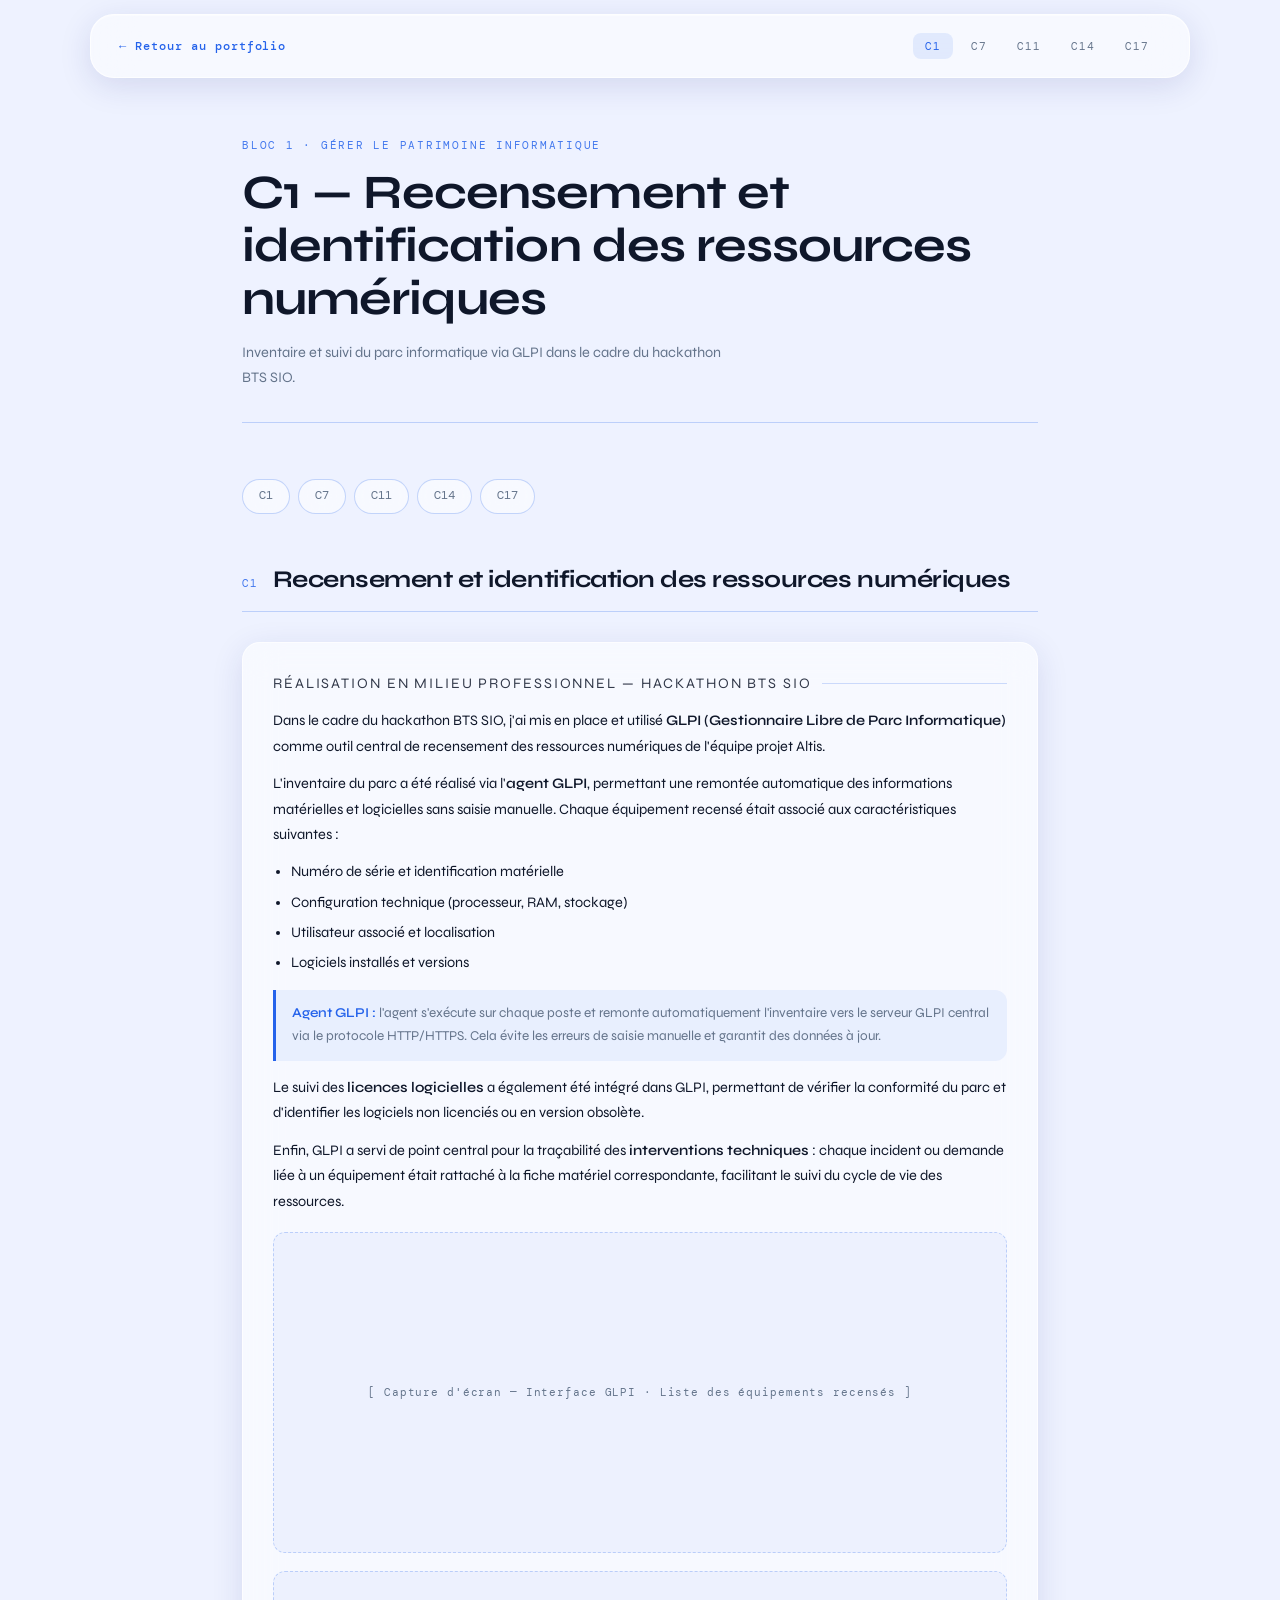
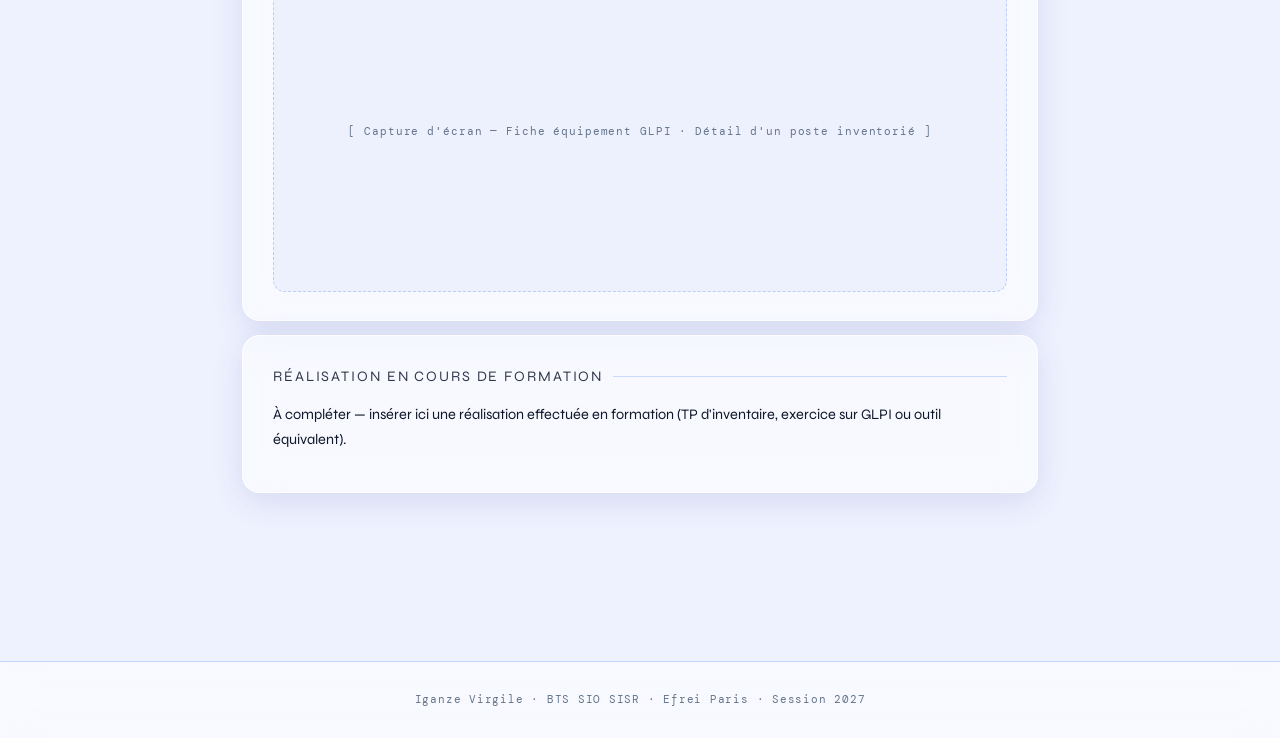
==== bloc_de_competences/c1-recensement.html @ 9914a4fe "Init portfolio_v2" ====
<!DOCTYPE html>
<html lang="fr">
<head>
  <script async src="https://www.googletagmanager.com/gtag/js?id=G-Q4C27G56E1"></script>
  <script>
    window.dataLayer = window.dataLayer || [];
    function gtag(){dataLayer.push(arguments);}
    gtag('js', new Date());
    gtag('config', 'G-Q4C27G56E1');
  </script>
  <meta charset="UTF-8" />
  <meta name="viewport" content="width=device-width, initial-scale=1.0" />
  <title>C1 — Recensement des ressources · Portfolio BTS SIO</title>
  <link rel="stylesheet" href="../style.css" />
</head>
<body>

  <nav class="nav">
    <a href="../index.html" class="nav-brand">← Retour au portfolio</a>
    <ul class="nav-links">
      <li><a href="c1-recensement.html" class="active">C1</a></li>
      <li><a href="c7-collecte-demandes.html">C7</a></li>
      <li><a href="c11-referencement.html">C11</a></li>
      <li><a href="c14-planification.html">C14</a></li>
      <li><a href="c17-deploiement.html">C17</a></li>
    </ul>
  </nav>

  <div class="page-wrapper">

    <header class="page-header">
      <p class="eyebrow">Bloc 1 · Gérer le patrimoine informatique</p>
      <h1>C1 — Recensement et identification des ressources numériques</h1>
      <p class="subtitle">Inventaire et suivi du parc informatique via GLPI dans le cadre du hackathon BTS SIO.</p>
    </header>

    <nav class="comp-nav" aria-label="Navigation compétences">
      <a class="comp-pill" href="c1-recensement.html">C1</a>
      <a class="comp-pill" href="c7-collecte-demandes.html">C7</a>
      <a class="comp-pill" href="c11-referencement.html">C11</a>
      <a class="comp-pill" href="c14-planification.html">C14</a>
      <a class="comp-pill" href="c17-deploiement.html">C17</a>
    </nav>

    <article class="comp-article" id="c1">
      <div class="comp-head">
        <span class="comp-id">C1</span>
        <h2>Recensement et identification des ressources numériques</h2>
      </div>

      <div class="real-block">
        <p class="real-label">Réalisation en milieu professionnel — Hackathon BTS SIO</p>

        <p>Dans le cadre du hackathon BTS SIO, j'ai mis en place et utilisé <strong>GLPI (Gestionnaire Libre de Parc Informatique)</strong> comme outil central de recensement des ressources numériques de l'équipe projet Altis.</p>

        <p>L'inventaire du parc a été réalisé via l'<strong>agent GLPI</strong>, permettant une remontée automatique des informations matérielles et logicielles sans saisie manuelle. Chaque équipement recensé était associé aux caractéristiques suivantes :</p>

        <ul>
          <li>Numéro de série et identification matérielle</li>
          <li>Configuration technique (processeur, RAM, stockage)</li>
          <li>Utilisateur associé et localisation</li>
          <li>Logiciels installés et versions</li>
        </ul>

        <div class="tech-note">
          <strong>Agent GLPI :</strong> l'agent s'exécute sur chaque poste et remonte automatiquement l'inventaire vers le serveur GLPI central via le protocole HTTP/HTTPS. Cela évite les erreurs de saisie manuelle et garantit des données à jour.
        </div>

        <p>Le suivi des <strong>licences logicielles</strong> a également été intégré dans GLPI, permettant de vérifier la conformité du parc et d'identifier les logiciels non licenciés ou en version obsolète.</p>

        <p>Enfin, GLPI a servi de point central pour la traçabilité des <strong>interventions techniques</strong> : chaque incident ou demande liée à un équipement était rattaché à la fiche matériel correspondante, facilitant le suivi du cycle de vie des ressources.</p>

        <!-- Insérer ici une capture d'écran de l'interface GLPI (liste des équipements, fiche matériel) -->
        <div class="img-placeholder">[ Capture d'écran — Interface GLPI · Liste des équipements recensés ]</div>
        <div class="img-placeholder">[ Capture d'écran — Fiche équipement GLPI · Détail d'un poste inventorié ]</div>
      </div>

      <div class="real-block">
        <p class="real-label">Réalisation en cours de formation</p>
        <!-- À compléter avec une réalisation issue des cours (TP, projet pédagogique) -->
        <p>À compléter — insérer ici une réalisation effectuée en formation (TP d'inventaire, exercice sur GLPI ou outil équivalent).</p>
      </div>

    </article>

  </div>

  <footer class="site-footer">
    Iganze Virgile · BTS SIO SISR · Efrei Paris · Session 2027
  </footer>

</body>
</html>
---- style.css ----
@import url('https://fonts.googleapis.com/css2?family=Syne:wght@400;500;600;700;800&family=DM+Mono:wght@400;500&family=Instrument+Serif:ital@0;1&display=swap');

/* ══════════════════════════════════════════
   VARIABLES
══════════════════════════════════════════ */
:root {
  /* Palette */
  --primary:        #2563EB;
  --primary-light:  #3B82F6;
  --primary-dark:   #1E40AF;
  --accent:         #60A5FA;

  --bg:             #EEF2FF;
  --bg-deep:        #DDE6FF;
  --surface:        rgba(255, 255, 255, 0.55);
  --surface-hover:  rgba(255, 255, 255, 0.75);
  --text:           #0F172A;
  --text-muted:     #64748B;
  --border:         rgba(255, 255, 255, 0.65);
  --border-strong:  rgba(37, 99, 235, 0.25);

  /* Glass */
  --glass-blur:     blur(18px);
  --glass-shadow:   0 8px 32px rgba(31, 38, 135, 0.12);
  --glass-shadow-lg:0 20px 48px rgba(31, 38, 135, 0.18);

  /* Typo */
  --f-display:  'Syne', system-ui, sans-serif;
  --f-serif:    'Instrument Serif', Georgia, serif;
  --f-mono:     'DM Mono', monospace;

  /* Layout */
  --max-w:    860px;
  --nav-h:    64px;
  --radius:   12px;
  --radius-lg:18px;
  --radius-xl:24px;
}

/* Dark mode */
body.dark-mode {
  --primary:       #3B82F6;
  --primary-light: #60A5FA;
  --primary-dark:  #2563EB;
  --accent:        #93C5FD;

  --bg:            #060B18;
  --bg-deep:       #0A1020;
  --surface:       rgba(15, 23, 42, 0.50);
  --surface-hover: rgba(15, 23, 42, 0.72);
  --text:          #F1F5F9;
  --text-muted:    #94A3B8;
  --border:        rgba(255, 255, 255, 0.10);
  --border-strong: rgba(96, 165, 250, 0.30);

  --glass-shadow:   0 8px 32px rgba(0, 0, 0, 0.55);
  --glass-shadow-lg:0 20px 48px rgba(0, 0, 0, 0.65);
}

/* ══════════════════════════════════════════
   RESET & BASE
══════════════════════════════════════════ */
*, *::before, *::after { box-sizing: border-box; margin: 0; padding: 0; }

html {
  scroll-behavior: smooth;
  scroll-padding-top: calc(var(--nav-h) + 20px);
}

body {
  font-family: var(--f-display);
  font-size: 15.5px;
  line-height: 1.75;
  color: var(--text);
  background: var(--bg);
  background-attachment: fixed;
  min-height: 100vh;
  display: flex;
  flex-direction: column;
  overflow-x: hidden;
  position: relative;
}

/* ══════════════════════════════════════════
   BACKGROUND BLOBS ANIMÉS
══════════════════════════════════════════ */
.bg-blobs {
  position: fixed;
  inset: 0;
  z-index: -1;
  overflow: hidden;
  pointer-events: none;
}

.blob {
  position: absolute;
  border-radius: 50%;
  filter: blur(90px);
  opacity: 0.28;
  animation: blob-drift 28s infinite alternate ease-in-out;
}

.blob-1 {
  width: 560px; height: 560px;
  top: -8%; left: -6%;
  background: radial-gradient(circle, var(--primary-light), var(--accent));
  animation-delay: 0s;
}

.blob-2 {
  width: 680px; height: 680px;
  bottom: -12%; right: -8%;
  background: radial-gradient(circle, var(--primary-dark), var(--primary));
  animation-delay: -9s;
}

.blob-3 {
  width: 420px; height: 420px;
  top: 42%; left: 28%;
  background: radial-gradient(circle, var(--accent), var(--primary-light));
  animation-delay: -18s;
  opacity: 0.18;
}

@keyframes blob-drift {
  0%   { transform: translate(0, 0) scale(1); }
  33%  { transform: translate(40px, -60px) scale(1.12); }
  66%  { transform: translate(-30px, 30px) scale(0.93); }
  100% { transform: translate(0, 0) scale(1); }
}

/* ══════════════════════════════════════════
   UTILITAIRE GLASS PANEL
══════════════════════════════════════════ */
.glass-panel {
  background: var(--surface);
  backdrop-filter: var(--glass-blur);
  -webkit-backdrop-filter: var(--glass-blur);
  border: 1px solid var(--border);
  box-shadow: var(--glass-shadow);
  border-radius: var(--radius-lg);
}

/* ══════════════════════════════════════════
   NAVIGATION FLOATING
══════════════════════════════════════════ */
.nav {
  position: fixed;
  top: 14px;
  left: 50%;
  transform: translateX(-50%);
  width: calc(100% - 48px);
  max-width: 1100px;
  height: var(--nav-h);
  background: rgba(255, 255, 255, 0.52);
  backdrop-filter: blur(22px);
  -webkit-backdrop-filter: blur(22px);
  border: 1px solid rgba(255, 255, 255, 0.72);
  box-shadow: 0 8px 32px rgba(31, 38, 135, 0.13), inset 0 1px 0 rgba(255,255,255,0.4);
  border-radius: var(--radius-xl);
  z-index: 200;
  display: flex;
  align-items: center;
  justify-content: space-between;
  padding: 0 28px;
  transition: top 0.3s ease, background 0.3s ease;
}

body.dark-mode .nav {
  background: rgba(10, 16, 32, 0.62);
  border-color: rgba(255, 255, 255, 0.10);
  box-shadow: 0 8px 32px rgba(0,0,0,0.50), inset 0 1px 0 rgba(255,255,255,0.04);
}

.nav.scrolled {
  top: 8px;
  background: rgba(255, 255, 255, 0.68);
}

body.dark-mode .nav.scrolled {
  background: rgba(10, 16, 32, 0.82);
}

.nav-brand {
  font-family: var(--f-mono);
  font-size: 12px;
  font-weight: 500;
  letter-spacing: 0.08em;
  text-decoration: none;
  color: var(--primary);
}

.nav-links {
  display: flex;
  gap: 6px;
  list-style: none;
}

.nav-links a {
  font-family: var(--f-mono);
  font-size: 11px;
  letter-spacing: 0.09em;
  text-transform: uppercase;
  text-decoration: none;
  color: var(--text-muted);
  padding: 6px 12px;
  border-radius: 8px;
  transition: background 0.15s, color 0.15s;
}

.nav-links a:hover,
.nav-links a.active {
  background: rgba(37, 99, 235, 0.10);
  color: var(--primary);
}

/* ══════════════════════════════════════════
   WRAPPER PAGE
══════════════════════════════════════════ */
.page-wrapper {
  max-width: var(--max-w);
  margin: 0 auto;
  padding: calc(var(--nav-h) + 72px) 32px 96px;
  flex: 1;
}

/* ══════════════════════════════════════════
   PAGE HEADER
══════════════════════════════════════════ */
.page-header {
  margin-bottom: 56px;
  padding-bottom: 32px;
  border-bottom: 1px solid var(--border-strong);
}

.eyebrow {
  font-family: var(--f-mono);
  font-size: 11px;
  letter-spacing: 0.16em;
  text-transform: uppercase;
  color: var(--primary);
  margin-bottom: 12px;
  opacity: 0.85;
}

.page-header h1 {
  font-family: var(--f-display);
  font-size: clamp(2rem, 5vw, 3rem);
  font-weight: 700;
  line-height: 1.1;
  letter-spacing: -0.02em;
  color: var(--text);
}

.page-header .subtitle {
  margin-top: 14px;
  font-size: 14.5px;
  color: var(--text-muted);
  max-width: 500px;
  font-family: var(--f-display);
  font-weight: 400;
}

/* ══════════════════════════════════════════
   SECTION TITLE GÉNÉRIQUE
══════════════════════════════════════════ */
.section-title {
  font-family: var(--f-display);
  font-size: clamp(1.4rem, 3vw, 1.8rem);
  font-weight: 700;
  letter-spacing: -0.015em;
  color: var(--text);
  margin-bottom: 28px;
  position: relative;
  display: inline-block;
  padding-bottom: 12px;
}

.section-title::after {
  content: '';
  position: absolute;
  bottom: 0;
  left: 0;
  width: 36px;
  height: 3px;
  background: var(--primary);
  border-radius: 2px;
}

/* ══════════════════════════════════════════
   GRILLE BLOCS (index)
══════════════════════════════════════════ */
.blocs-grid {
  display: grid;
  grid-template-columns: 1fr 1fr;
  gap: 12px;
  margin-bottom: 48px;
}

.bloc-card {
  background: var(--surface);
  backdrop-filter: var(--glass-blur);
  -webkit-backdrop-filter: var(--glass-blur);
  border: 1px solid var(--border);
  box-shadow: var(--glass-shadow);
  border-radius: var(--radius-lg);
  padding: 28px 26px 22px;
  text-decoration: none;
  display: block;
  position: relative;
  transition: transform 0.2s ease, background 0.2s ease, box-shadow 0.2s ease, border-color 0.2s ease;
}

.bloc-card:hover {
  transform: translateY(-4px);
  background: var(--surface-hover);
  box-shadow: var(--glass-shadow-lg);
  border-color: var(--border-strong);
}

.bloc-num {
  font-family: var(--f-mono);
  font-size: 10px;
  letter-spacing: 0.14em;
  color: var(--primary);
  margin-bottom: 8px;
  opacity: 0.8;
}

.bloc-card h3 {
  font-family: var(--f-display);
  font-size: 14px;
  font-weight: 600;
  color: var(--text);
  line-height: 1.35;
  padding-right: 28px;
  letter-spacing: -0.01em;
}

.bloc-arrow {
  position: absolute;
  top: 28px; right: 24px;
  color: var(--border-strong);
  font-size: 14px;
  transition: color 0.15s, transform 0.15s;
}

.bloc-card:hover .bloc-arrow {
  color: var(--primary);
  transform: translate(3px, -3px);
}

/* ══════════════════════════════════════════
   PDF SECTION
══════════════════════════════════════════ */
.synthese-section {
  margin-bottom: 60px;
}

.synthese-section h2 {
  font-family: var(--f-display);
  font-size: 1.3rem;
  font-weight: 600;
  letter-spacing: -0.01em;
  margin-bottom: 18px;
  color: var(--text);
}

.pdf-wrap {
  border: 1px solid var(--border-strong);
  border-radius: var(--radius-lg);
  overflow: hidden;
  background: var(--surface);
  backdrop-filter: var(--glass-blur);
  -webkit-backdrop-filter: var(--glass-blur);
  box-shadow: var(--glass-shadow);
}

.pdf-wrap embed { display: block; width: 100%; }

.pdf-link {
  display: inline-flex;
  align-items: center;
  gap: 8px;
  margin-top: 14px;
  font-family: var(--f-mono);
  font-size: 11.5px;
  letter-spacing: 0.06em;
  color: var(--text-muted);
  text-decoration: none;
  border: 1px solid var(--border-strong);
  padding: 8px 16px;
  border-radius: 8px;
  background: var(--surface);
  backdrop-filter: var(--glass-blur);
  -webkit-backdrop-filter: var(--glass-blur);
  transition: border-color 0.15s, color 0.15s, background 0.15s;
}

.pdf-link:hover {
  border-color: var(--primary);
  color: var(--primary);
  background: var(--surface-hover);
}

/* ══════════════════════════════════════════
   COMPÉTENCES PILLS NAV
══════════════════════════════════════════ */
.comp-nav {
  display: flex;
  flex-wrap: wrap;
  gap: 8px;
  margin-bottom: 52px;
}

.comp-pill {
  font-family: var(--f-mono);
  font-size: 11.5px;
  padding: 6px 16px;
  border: 1px solid var(--border-strong);
  border-radius: 999px;
  text-decoration: none;
  color: var(--text-muted);
  background: var(--surface);
  backdrop-filter: var(--glass-blur);
  -webkit-backdrop-filter: var(--glass-blur);
  transition: all 0.2s ease;
  white-space: nowrap;
}

.comp-pill:hover {
  background: var(--primary);
  border-color: var(--primary);
  color: #fff;
  transform: translateY(-1px);
  box-shadow: 0 4px 12px rgba(37, 99, 235, 0.25);
}

/* ══════════════════════════════════════════
   ARTICLE COMPÉTENCE
══════════════════════════════════════════ */
.comp-article {
  margin-bottom: 72px;
  scroll-margin-top: calc(var(--nav-h) + 24px);
}

.comp-head {
  display: flex;
  align-items: baseline;
  gap: 14px;
  margin-bottom: 30px;
  padding-bottom: 18px;
  border-bottom: 1px solid var(--border-strong);
}

.comp-id {
  font-family: var(--f-mono);
  font-size: 11px;
  letter-spacing: 0.12em;
  color: var(--primary);
  white-space: nowrap;
  flex-shrink: 0;
  opacity: 0.85;
}

.comp-head h2 {
  font-family: var(--f-display);
  font-size: 1.5rem;
  font-weight: 700;
  line-height: 1.15;
  letter-spacing: -0.02em;
  color: var(--text);
}

/* ══════════════════════════════════════════
   RÉALISATION BLOCK
══════════════════════════════════════════ */
.real-block {
  background: var(--surface);
  backdrop-filter: var(--glass-blur);
  -webkit-backdrop-filter: var(--glass-blur);
  border: 1px solid var(--border);
  box-shadow: var(--glass-shadow);
  border-radius: var(--radius-lg);
  padding: 28px 30px;
  margin-bottom: 14px;
  transition: box-shadow 0.2s ease, border-color 0.2s ease;
}

.real-block:hover {
  box-shadow: var(--glass-shadow-lg);
  border-color: var(--border-strong);
}

.real-label {
  font-family: var(--f-mono);
  font-size: 10.5px;
  letter-spacing: 0.13em;
  text-transform: uppercase;
  color: var(--primary);
  margin-bottom: 18px;
  display: flex;
  align-items: center;
  gap: 10px;
  opacity: 0.85;
}

.real-label::after {
  content: '';
  flex: 1;
  height: 1px;
  background: var(--border-strong);
}

.real-block p {
  font-size: 14.5px;
  color: var(--text);
  margin-bottom: 12px;
  font-family: var(--f-display);
  font-weight: 400;
}

.real-block ul {
  padding-left: 18px;
  margin-bottom: 12px;
}

.real-block li {
  font-size: 14.5px;
  color: var(--text);
  margin-bottom: 5px;
  font-family: var(--f-display);
  font-weight: 400;
}

.real-block strong { font-weight: 600; }

/* Encadré technique */
.tech-note {
  background: rgba(37, 99, 235, 0.07);
  border-left: 3px solid var(--primary);
  padding: 12px 16px;
  border-radius: 0 var(--radius) var(--radius) 0;
  margin: 14px 0;
  font-size: 13.5px;
  color: var(--text-muted);
}

.tech-note strong {
  color: var(--primary);
  font-weight: 600;
}

/* Image placeholder */
.img-placeholder {
  display: flex;
  width: 100%;
  aspect-ratio: 16/7;
  background: rgba(37, 99, 235, 0.05);
  border: 1px dashed var(--border-strong);
  border-radius: var(--radius);
  margin-top: 18px;
  align-items: center;
  justify-content: center;
  font-family: var(--f-mono);
  font-size: 11px;
  color: var(--text-muted);
  letter-spacing: 0.08em;
}

.real-block img {
  width: 100%;
  border: 1px solid var(--border-strong);
  border-radius: var(--radius);
  margin-top: 16px;
  display: block;
}

/* Avertissement limite */
.limit-note {
  background: rgba(234, 208, 106, 0.12);
  border: 1px solid rgba(234, 208, 106, 0.5);
  border-radius: var(--radius);
  padding: 10px 14px;
  font-family: var(--f-mono);
  font-size: 11.5px;
  color: #7A6010;
  margin-top: 14px;
}

body.dark-mode .limit-note {
  background: rgba(234, 208, 106, 0.07);
  color: #EAD06A;
}

/* ══════════════════════════════════════════
   BOUTONS GLOBAUX
══════════════════════════════════════════ */
.btn {
  display: inline-flex;
  align-items: center;
  gap: 8px;
  padding: 10px 22px;
  font-family: var(--f-display);
  font-size: 13.5px;
  font-weight: 600;
  text-decoration: none;
  border-radius: var(--radius);
  cursor: pointer;
  transition: all 0.2s ease;
  border: 1px solid transparent;
}

.btn-primary {
  background: var(--primary);
  color: #fff;
  border-color: var(--primary-dark);
  box-shadow: 0 4px 14px rgba(37, 99, 235, 0.30);
}

.btn-primary:hover {
  background: var(--primary-dark);
  transform: translateY(-2px);
  box-shadow: 0 8px 22px rgba(37, 99, 235, 0.38);
}

.btn-secondary {
  background: var(--surface);
  backdrop-filter: var(--glass-blur);
  -webkit-backdrop-filter: var(--glass-blur);
  color: var(--primary);
  border-color: var(--border-strong);
}

.btn-secondary:hover {
  background: var(--surface-hover);
  transform: translateY(-2px);
}

/* ══════════════════════════════════════════
   FOOTER
══════════════════════════════════════════ */
.site-footer {
  background: var(--surface);
  backdrop-filter: var(--glass-blur);
  -webkit-backdrop-filter: var(--glass-blur);
  border-top: 1px solid var(--border-strong);
  padding: 28px 32px;
  text-align: center;
  font-family: var(--f-mono);
  font-size: 11px;
  color: var(--text-muted);
  letter-spacing: 0.07em;
}

/* ══════════════════════════════════════════
   RESPONSIVE
══════════════════════════════════════════ */
@media (max-width: 640px) {
  .nav {
    width: calc(100% - 24px);
    padding: 0 18px;
    border-radius: var(--radius-lg);
  }

  .nav-links { display: none; }

  .page-wrapper {
    padding: calc(var(--nav-h) + 48px) 18px 60px;
  }

  .blocs-grid {
    grid-template-columns: 1fr;
  }

  .real-block {
    padding: 20px 18px;
  }

  .comp-nav { gap: 6px; }

  .blob-1 { width: 340px; height: 340px; }
  .blob-2 { width: 380px; height: 380px; }
  .blob-3 { display: none; }
}

/* ══════════════════════════════════════════
   DARK MODE BODY BG
══════════════════════════════════════════ */
body.dark-mode {
  background: var(--bg);
}
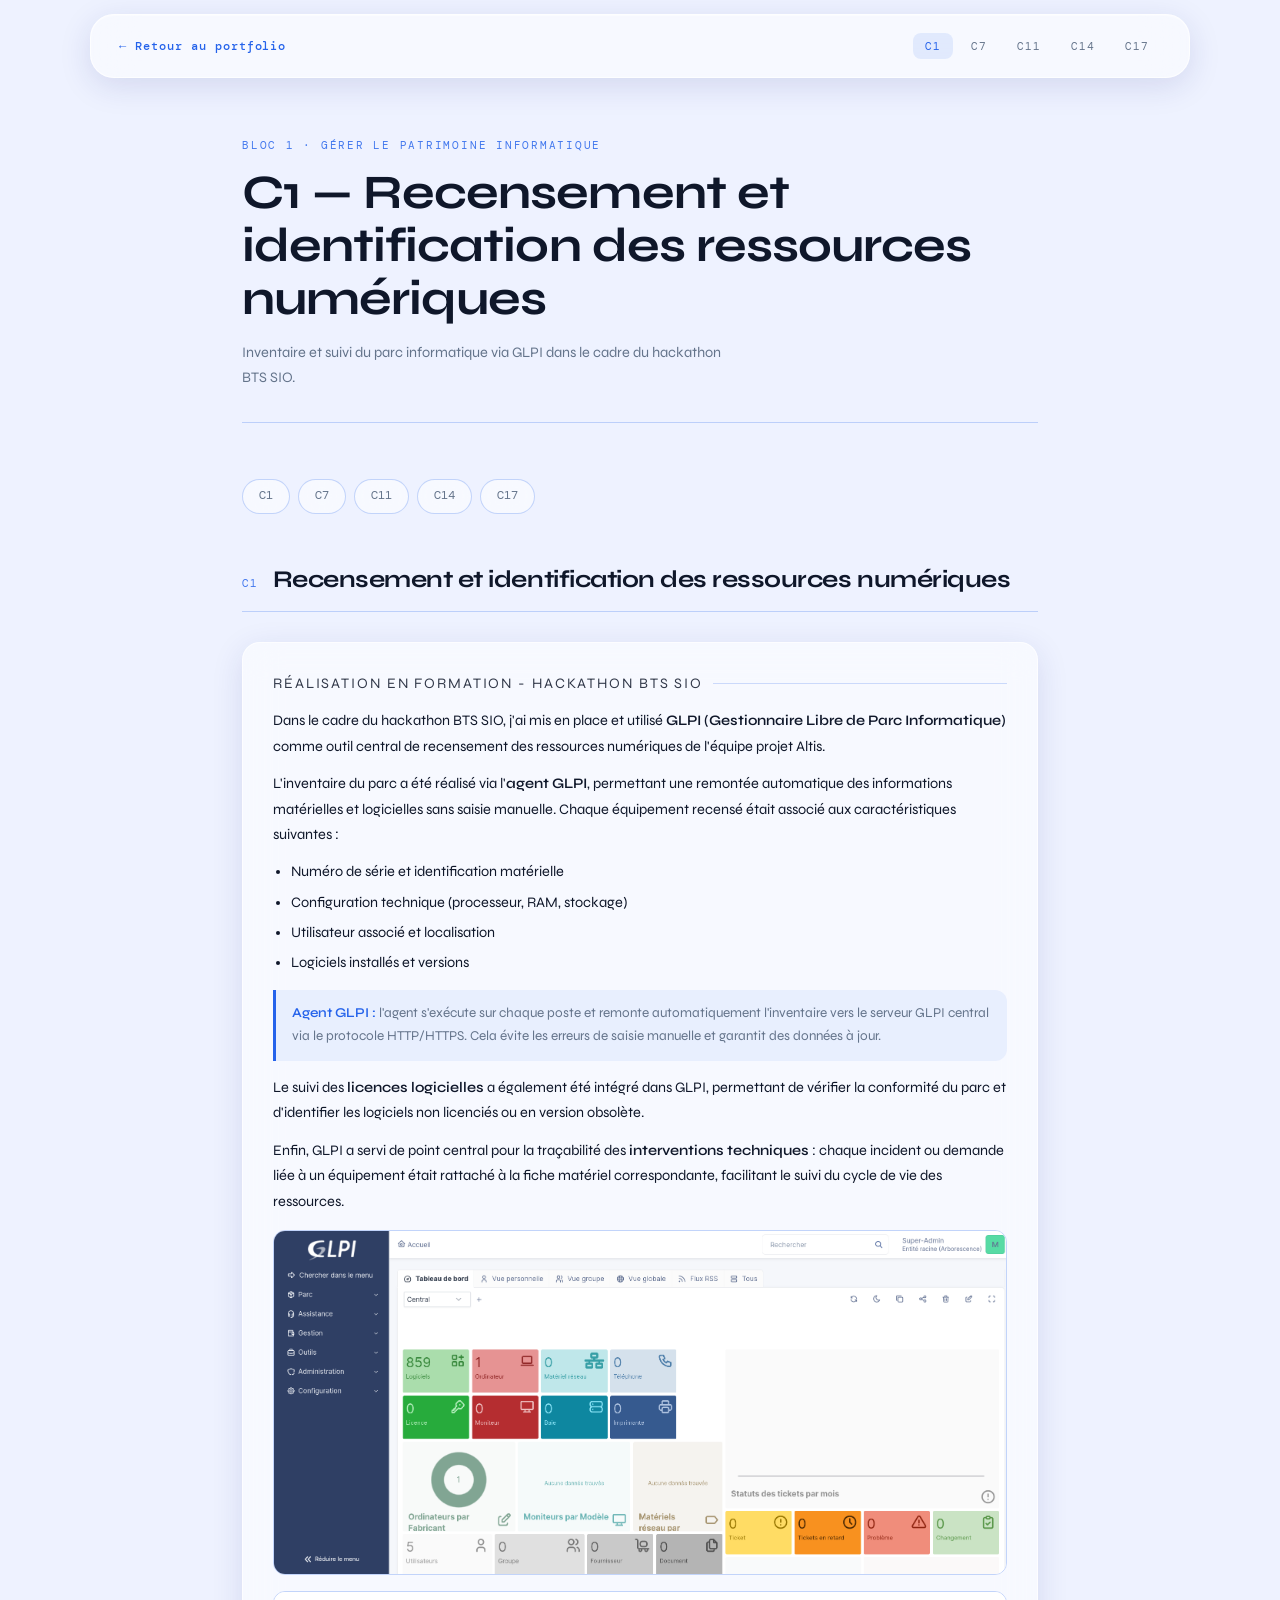
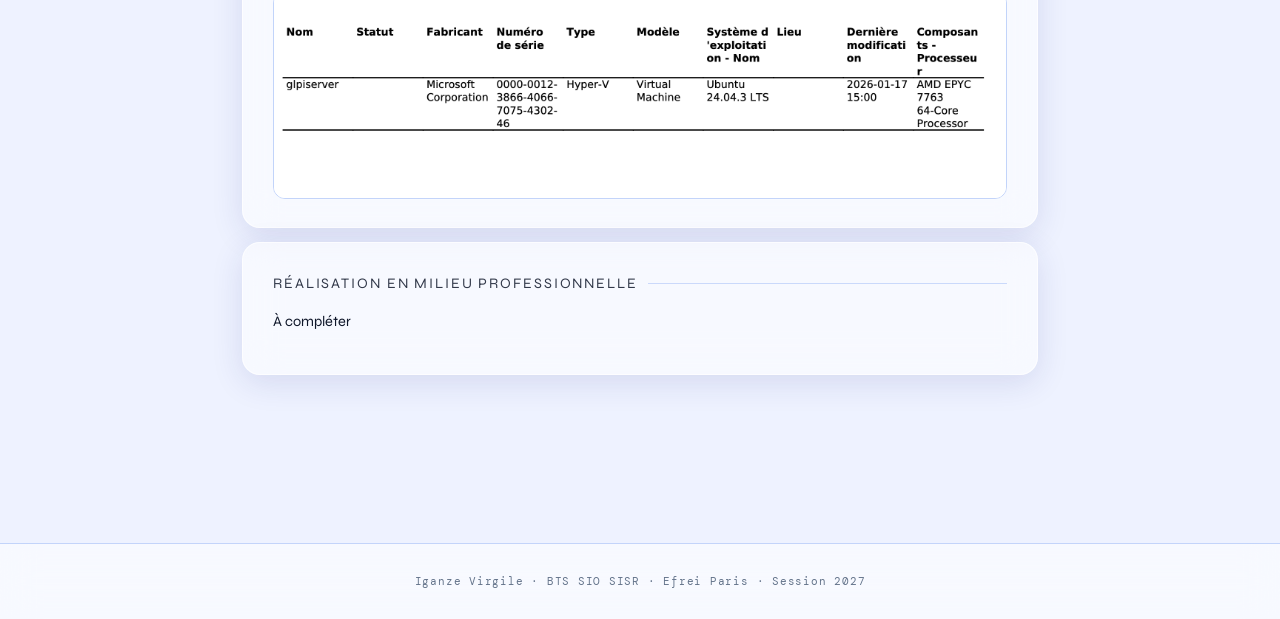
==== commit 0d7e4313: "Mise à jour contenu" ====
--- a/bloc_de_competences/c1-recensement.html
+++ b/bloc_de_competences/c1-recensement.html
@@ -1,93 +1,122 @@
 <!DOCTYPE html>
 <html lang="fr">
-<head>
-  <script async src="https://www.googletagmanager.com/gtag/js?id=G-Q4C27G56E1"></script>
-  <script>
-    window.dataLayer = window.dataLayer || [];
-    function gtag(){dataLayer.push(arguments);}
-    gtag('js', new Date());
-    gtag('config', 'G-Q4C27G56E1');
-  </script>
-  <meta charset="UTF-8" />
-  <meta name="viewport" content="width=device-width, initial-scale=1.0" />
-  <title>C1 — Recensement des ressources · Portfolio BTS SIO</title>
-  <link rel="stylesheet" href="../style.css" />
-</head>
-<body>
-
-  <nav class="nav">
-    <a href="../index.html" class="nav-brand">← Retour au portfolio</a>
-    <ul class="nav-links">
-      <li><a href="c1-recensement.html" class="active">C1</a></li>
-      <li><a href="c7-collecte-demandes.html">C7</a></li>
-      <li><a href="c11-referencement.html">C11</a></li>
-      <li><a href="c14-planification.html">C14</a></li>
-      <li><a href="c17-deploiement.html">C17</a></li>
-    </ul>
-  </nav>
-
-  <div class="page-wrapper">
-
-    <header class="page-header">
-      <p class="eyebrow">Bloc 1 · Gérer le patrimoine informatique</p>
-      <h1>C1 — Recensement et identification des ressources numériques</h1>
-      <p class="subtitle">Inventaire et suivi du parc informatique via GLPI dans le cadre du hackathon BTS SIO.</p>
-    </header>
-
-    <nav class="comp-nav" aria-label="Navigation compétences">
-      <a class="comp-pill" href="c1-recensement.html">C1</a>
-      <a class="comp-pill" href="c7-collecte-demandes.html">C7</a>
-      <a class="comp-pill" href="c11-referencement.html">C11</a>
-      <a class="comp-pill" href="c14-planification.html">C14</a>
-      <a class="comp-pill" href="c17-deploiement.html">C17</a>
+  <head>
+    <script
+      async
+      src="https://www.googletagmanager.com/gtag/js?id=G-Q4C27G56E1"
+    ></script>
+    <script>
+      window.dataLayer = window.dataLayer || [];
+      function gtag() {
+        dataLayer.push(arguments);
+      }
+      gtag("js", new Date());
+      gtag("config", "G-Q4C27G56E1");
+    </script>
+    <meta charset="UTF-8" />
+    <meta name="viewport" content="width=device-width, initial-scale=1.0" />
+    <title>C1 - Recensement des ressources</title>
+    <link rel="stylesheet" href="../style.css" />
+  </head>
+  <body>
+    <nav class="nav">
+      <a href="../index.html" class="nav-brand">← Retour au portfolio</a>
+      <ul class="nav-links">
+        <li><a href="c1-recensement.html" class="active">C1</a></li>
+        <li><a href="c7-collecte-demandes.html">C7</a></li>
+        <li><a href="c11-referencement.html">C11</a></li>
+        <li><a href="c14-planification.html">C14</a></li>
+        <li><a href="c17-deploiement.html">C17</a></li>
+      </ul>
     </nav>
 
-    <article class="comp-article" id="c1">
-      <div class="comp-head">
-        <span class="comp-id">C1</span>
-        <h2>Recensement et identification des ressources numériques</h2>
-      </div>
+    <div class="page-wrapper">
+      <header class="page-header">
+        <p class="eyebrow">Bloc 1 · Gérer le patrimoine informatique</p>
+        <h1>C1 — Recensement et identification des ressources numériques</h1>
+        <p class="subtitle">
+          Inventaire et suivi du parc informatique via GLPI dans le cadre du
+          hackathon BTS SIO.
+        </p>
+      </header>
 
-      <div class="real-block">
-        <p class="real-label">Réalisation en milieu professionnel — Hackathon BTS SIO</p>
+      <nav class="comp-nav" aria-label="Navigation compétences">
+        <a class="comp-pill" href="c1-recensement.html">C1</a>
+        <a class="comp-pill" href="c7-collecte-demandes.html">C7</a>
+        <a class="comp-pill" href="c11-referencement.html">C11</a>
+        <a class="comp-pill" href="c14-planification.html">C14</a>
+        <a class="comp-pill" href="c17-deploiement.html">C17</a>
+      </nav>
 
-        <p>Dans le cadre du hackathon BTS SIO, j'ai mis en place et utilisé <strong>GLPI (Gestionnaire Libre de Parc Informatique)</strong> comme outil central de recensement des ressources numériques de l'équipe projet Altis.</p>
-
-        <p>L'inventaire du parc a été réalisé via l'<strong>agent GLPI</strong>, permettant une remontée automatique des informations matérielles et logicielles sans saisie manuelle. Chaque équipement recensé était associé aux caractéristiques suivantes :</p>
-
-        <ul>
-          <li>Numéro de série et identification matérielle</li>
-          <li>Configuration technique (processeur, RAM, stockage)</li>
-          <li>Utilisateur associé et localisation</li>
-          <li>Logiciels installés et versions</li>
-        </ul>
-
-        <div class="tech-note">
-          <strong>Agent GLPI :</strong> l'agent s'exécute sur chaque poste et remonte automatiquement l'inventaire vers le serveur GLPI central via le protocole HTTP/HTTPS. Cela évite les erreurs de saisie manuelle et garantit des données à jour.
+      <article class="comp-article" id="c1">
+        <div class="comp-head">
+          <span class="comp-id">C1</span>
+          <h2>Recensement et identification des ressources numériques</h2>
         </div>
 
-        <p>Le suivi des <strong>licences logicielles</strong> a également été intégré dans GLPI, permettant de vérifier la conformité du parc et d'identifier les logiciels non licenciés ou en version obsolète.</p>
+        <div class="real-block">
+          <p class="real-label">Réalisation en formation - Hackathon BTS SIO</p>
 
-        <p>Enfin, GLPI a servi de point central pour la traçabilité des <strong>interventions techniques</strong> : chaque incident ou demande liée à un équipement était rattaché à la fiche matériel correspondante, facilitant le suivi du cycle de vie des ressources.</p>
+          <p>
+            Dans le cadre du hackathon BTS SIO, j'ai mis en place et utilisé
+            <strong>GLPI (Gestionnaire Libre de Parc Informatique)</strong>
+            comme outil central de recensement des ressources numériques de
+            l'équipe projet Altis.
+          </p>
 
-        <!-- Insérer ici une capture d'écran de l'interface GLPI (liste des équipements, fiche matériel) -->
-        <div class="img-placeholder">[ Capture d'écran — Interface GLPI · Liste des équipements recensés ]</div>
-        <div class="img-placeholder">[ Capture d'écran — Fiche équipement GLPI · Détail d'un poste inventorié ]</div>
-      </div>
+          <p>
+            L'inventaire du parc a été réalisé via l'<strong>agent GLPI</strong
+            >, permettant une remontée automatique des informations matérielles
+            et logicielles sans saisie manuelle. Chaque équipement recensé était
+            associé aux caractéristiques suivantes :
+          </p>
 
-      <div class="real-block">
-        <p class="real-label">Réalisation en cours de formation</p>
-        <!-- À compléter avec une réalisation issue des cours (TP, projet pédagogique) -->
-        <p>À compléter — insérer ici une réalisation effectuée en formation (TP d'inventaire, exercice sur GLPI ou outil équivalent).</p>
-      </div>
+          <ul>
+            <li>Numéro de série et identification matérielle</li>
+            <li>Configuration technique (processeur, RAM, stockage)</li>
+            <li>Utilisateur associé et localisation</li>
+            <li>Logiciels installés et versions</li>
+          </ul>
 
-    </article>
+          <div class="tech-note">
+            <strong>Agent GLPI :</strong> l'agent s'exécute sur chaque poste et
+            remonte automatiquement l'inventaire vers le serveur GLPI central
+            via le protocole HTTP/HTTPS. Cela évite les erreurs de saisie
+            manuelle et garantit des données à jour.
+          </div>
 
-  </div>
+          <p>
+            Le suivi des <strong>licences logicielles</strong> a également été
+            intégré dans GLPI, permettant de vérifier la conformité du parc et
+            d'identifier les logiciels non licenciés ou en version obsolète.
+          </p>
 
-  <footer class="site-footer">
-    Iganze Virgile · BTS SIO SISR · Efrei Paris · Session 2027
-  </footer>
+          <p>
+            Enfin, GLPI a servi de point central pour la traçabilité des
+            <strong>interventions techniques</strong> : chaque incident ou
+            demande liée à un équipement était rattaché à la fiche matériel
+            correspondante, facilitant le suivi du cycle de vie des ressources.
+          </p>
 
-</body>
+          <img
+            src="parc_complet.png"
+            alt="Interface GLPI - Liste des équipements recensés"
+          />
+          <img
+            src="recensement_ordinateurs.png"
+            alt="Interface GLPI - équipements recensé en détails"
+          />
+        </div>
+
+        <div class="real-block">
+          <p class="real-label">Réalisation en milieu professionnelle</p>
+          <p>À compléter</p>
+        </div>
+      </article>
+    </div>
+
+    <footer class="site-footer">
+      Iganze Virgile · BTS SIO SISR · Efrei Paris · Session 2027
+    </footer>
+  </body>
 </html>
